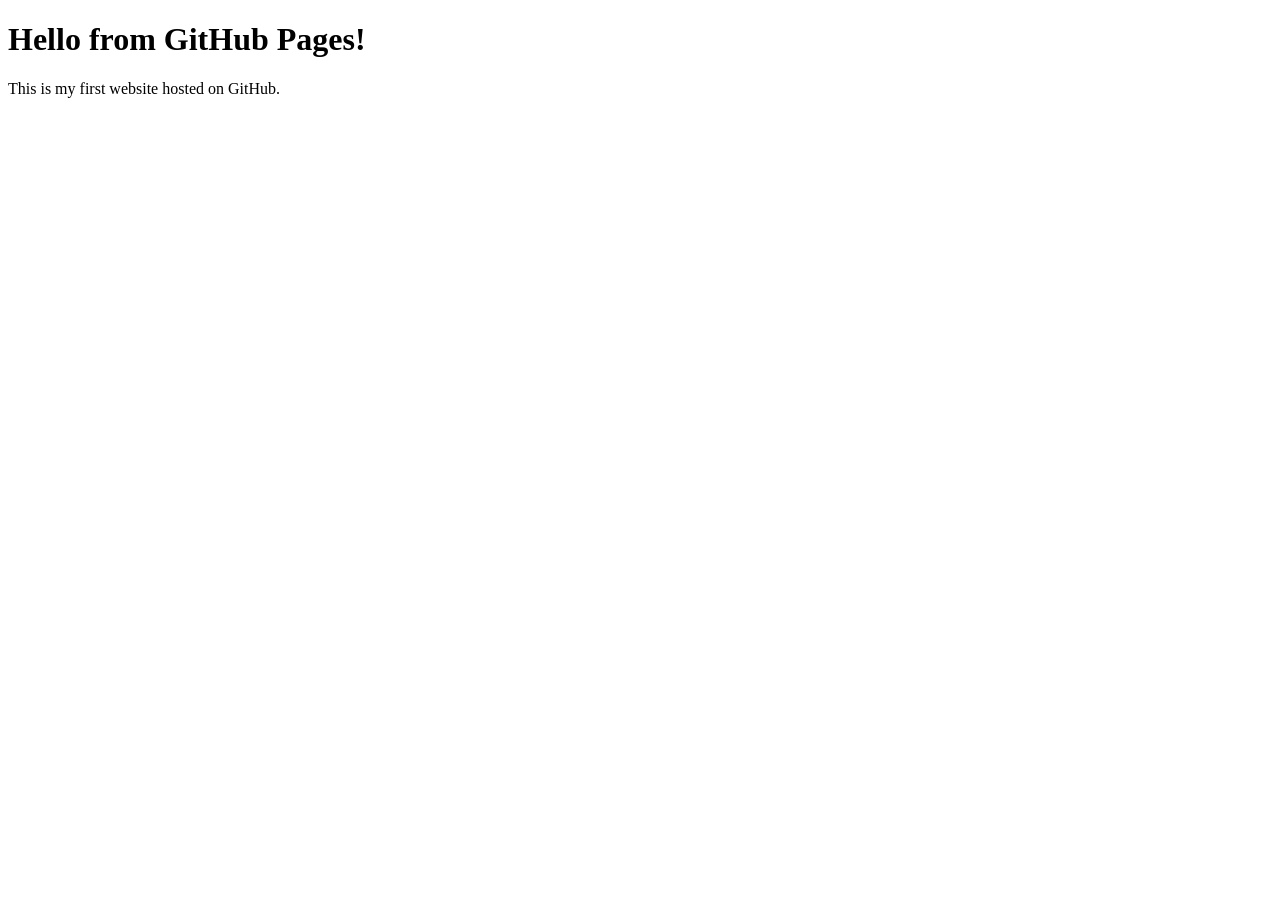
==== index.html @ 159b633b "Create initial index.html for GitHub Pages" ====
<!DOCTYPE html>
<html>
<head>
    <meta charset="UTF-8">
    <title>My First GitHub Page</title>
</head>
<body>
    <h1>Hello from GitHub Pages!</h1>
    <p>This is my first website hosted on GitHub.</p>
</body>
</html>
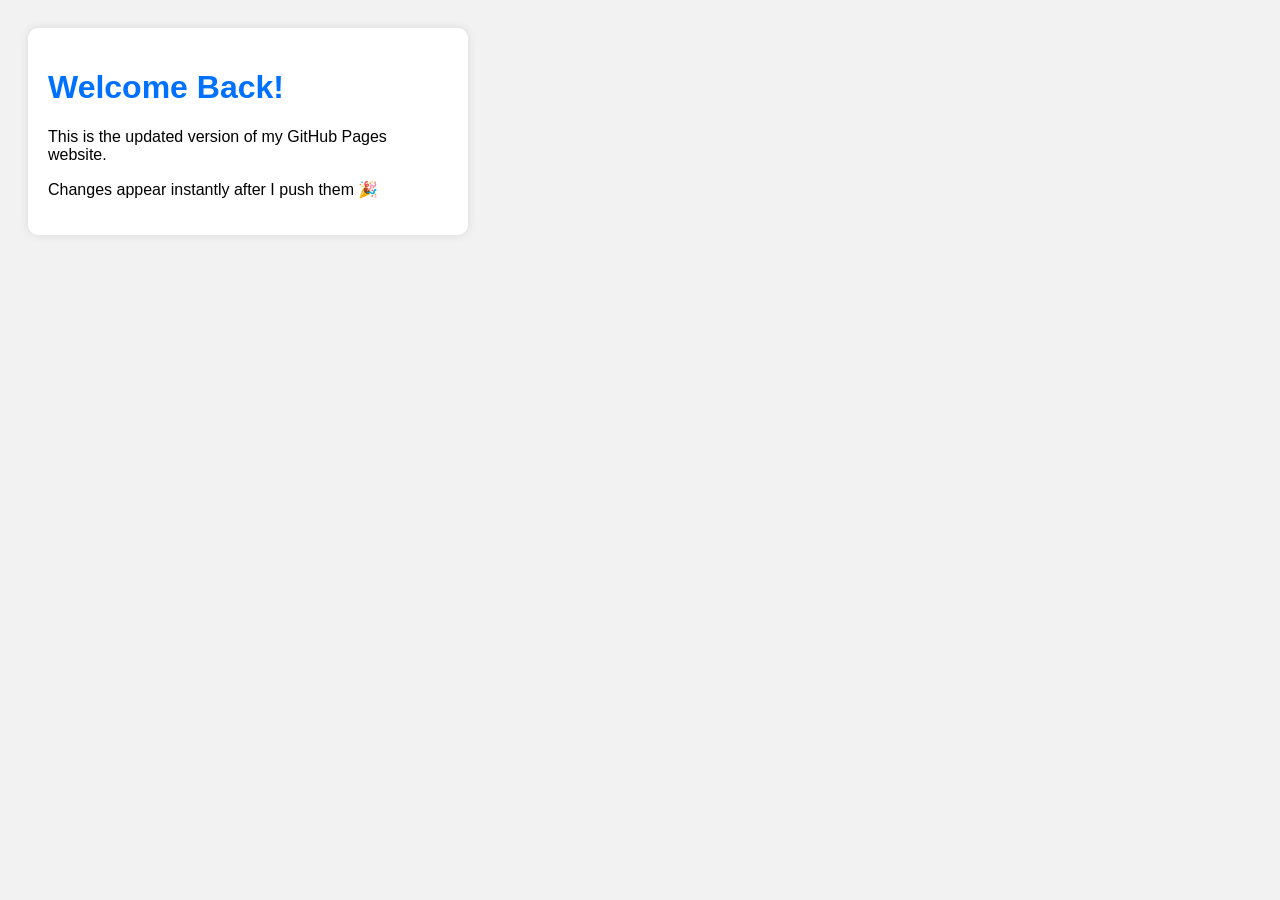
==== commit b8187375: "Update title and improve styling in index.html Updated the title and added styling to enhance the la" ====
--- a/index.html
+++ b/index.html
@@ -2,10 +2,30 @@
 <html>
 <head>
     <meta charset="UTF-8">
-    <title>My First GitHub Page</title>
+    <title>My Updated GitHub Website</title>
+    <style>
+        body {
+            font-family: Arial, sans-serif;
+            background: #f2f2f2;
+            padding: 20px;
+        }
+        h1 {
+            color: #0070ff;
+        }
+        .box {
+            padding: 20px;
+            background: white;
+            border-radius: 10px;
+            width: 400px;
+            box-shadow: 0px 0px 10px rgba(0,0,0,0.1);
+        }
+    </style>
 </head>
 <body>
-    <h1>Hello from GitHub Pages!</h1>
-    <p>This is my first website hosted on GitHub.</p>
+    <div class="box">
+        <h1>Welcome Back!</h1>
+        <p>This is the updated version of my GitHub Pages website.</p>
+        <p>Changes appear instantly after I push them 🎉</p>
+    </div>
 </body>
 </html>
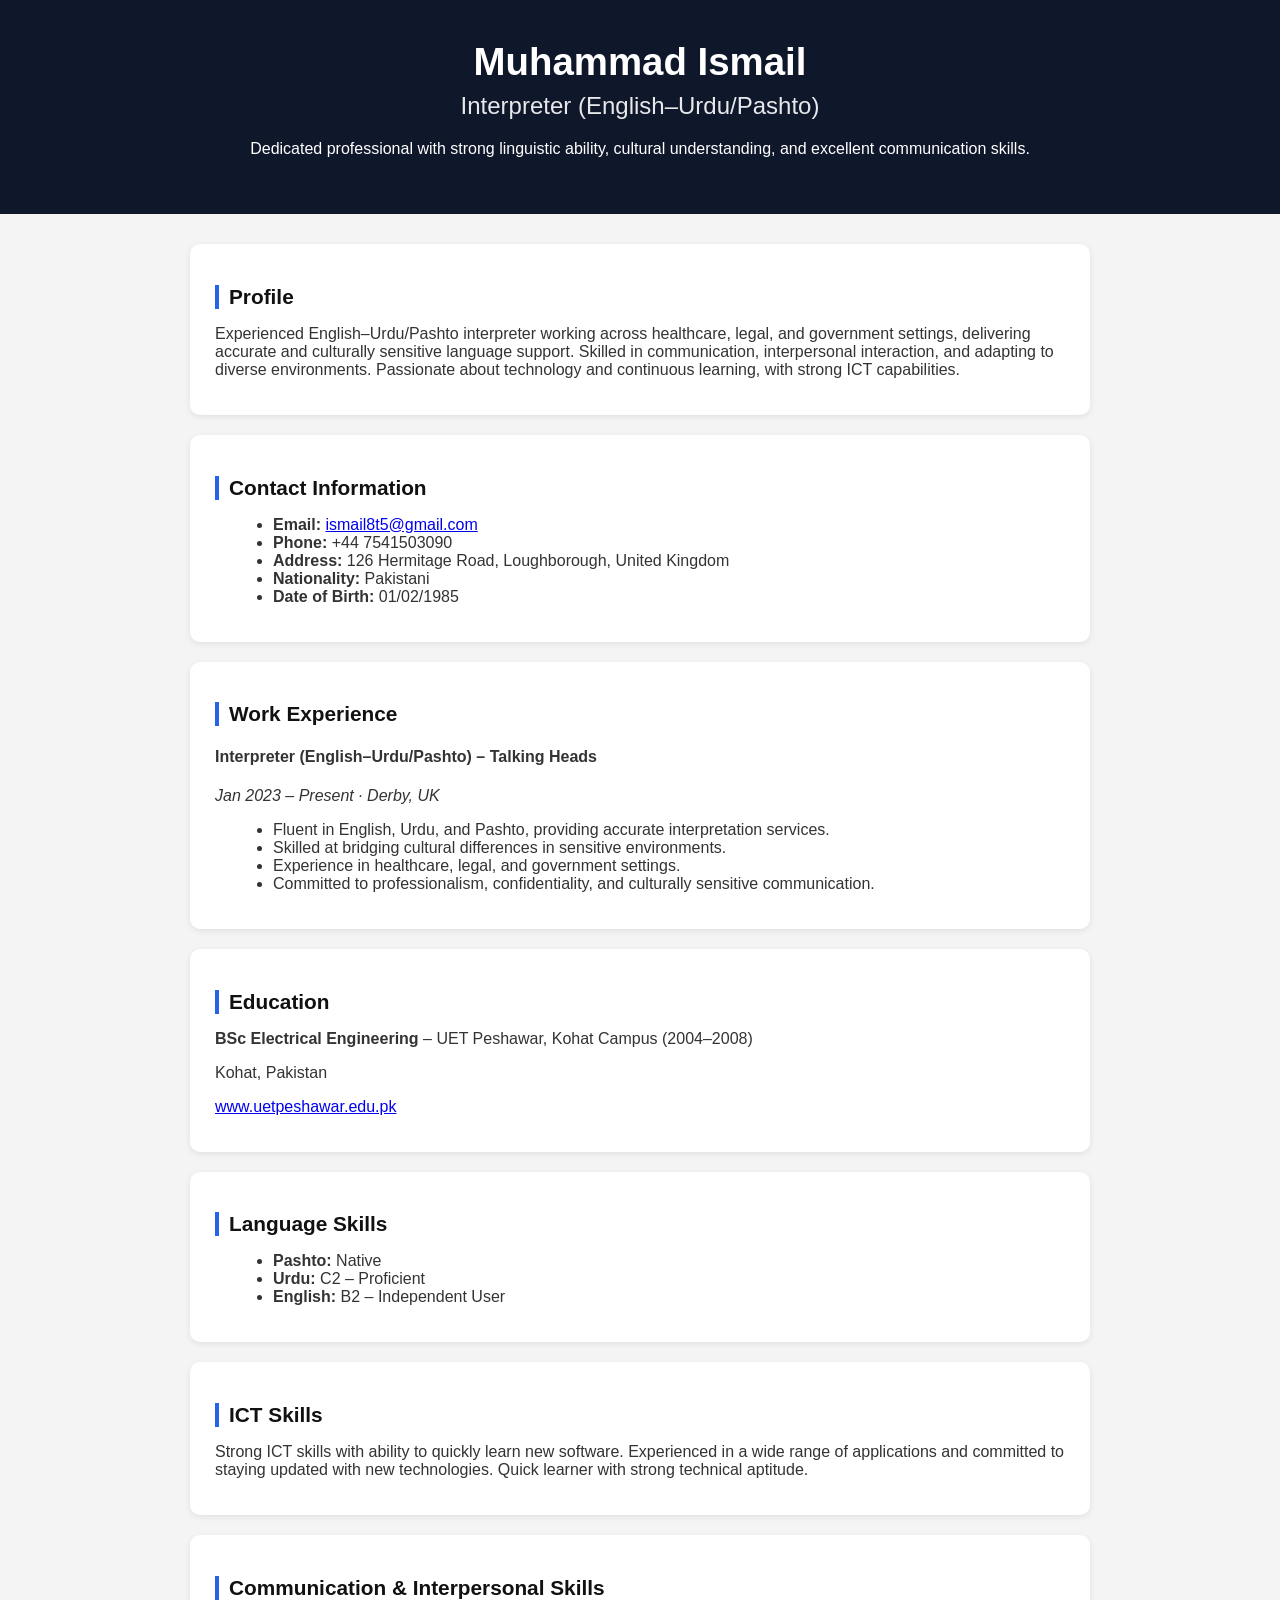
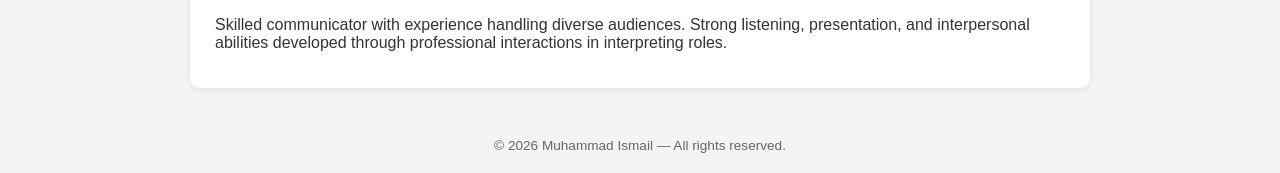
==== commit dbfab5b9: "Revamp portfolio page layout and content Updated the HTML structure and styling for the portfolio pa" ====
--- a/index.html
+++ b/index.html
@@ -1,31 +1,164 @@
 <!DOCTYPE html>
-<html>
+<html lang="en">
 <head>
     <meta charset="UTF-8">
-    <title>My Updated GitHub Website</title>
+    <title>Muhammad Ismail – Portfolio</title>
+    <meta name="viewport" content="width=device-width, initial-scale=1">
     <style>
         body {
             font-family: Arial, sans-serif;
-            background: #f2f2f2;
+            margin: 0;
+            background: #f4f4f4;
+            color: #333;
+        }
+        header {
+            background: #0f172a;
+            color: white;
+            padding: 40px 20px;
+            text-align: center;
+        }
+        header h1 {
+            margin: 0;
+            font-size: 2.4rem;
+        }
+        header h2 {
+            font-weight: normal;
+            margin-top: 8px;
+            opacity: 0.9;
+        }
+        main {
+            max-width: 900px;
+            margin: 30px auto;
+            padding: 0 20px;
+        }
+        section {
+            background: white;
+            padding: 20px 25px;
+            margin-bottom: 20px;
+            border-radius: 10px;
+            box-shadow: 0 2px 6px rgba(0,0,0,0.08);
+        }
+        h3 {
+            border-left: 4px solid #2563eb;
+            padding-left: 10px;
+            margin-bottom: 12px;
+            font-size: 1.3rem;
+            color: #111;
+        }
+        ul { margin-left: 18px; }
+        .chip-list {
+            display: flex;
+            flex-wrap: wrap;
+            gap: 8px;
+        }
+        .chip {
+            padding: 6px 12px;
+            background: #e5e7eb;
+            border-radius: 20px;
+            font-size: 0.9rem;
+        }
+        .contact a {
+            color: #2563eb;
+            text-decoration: none;
+        }
+        footer {
+            text-align: center;
             padding: 20px;
-        }
-        h1 {
-            color: #0070ff;
-        }
-        .box {
-            padding: 20px;
-            background: white;
-            border-radius: 10px;
-            width: 400px;
-            box-shadow: 0px 0px 10px rgba(0,0,0,0.1);
+            font-size: 0.85rem;
+            color: #666;
         }
     </style>
 </head>
 <body>
-    <div class="box">
-        <h1>Welcome Back!</h1>
-        <p>This is the updated version of my GitHub Pages website.</p>
-        <p>Changes appear instantly after I push them 🎉</p>
-    </div>
+
+<header>
+    <h1>Muhammad Ismail</h1>
+    <h2>Interpreter (English–Urdu/Pashto)</h2>
+    <p>Dedicated professional with strong linguistic ability, cultural understanding, and excellent communication skills.</p>
+</header>
+
+<main>
+
+    <section>
+        <h3>Profile</h3>
+        <p>
+            Experienced English–Urdu/Pashto interpreter working across healthcare, legal, and government settings, 
+            delivering accurate and culturally sensitive language support. Skilled in communication, 
+            interpersonal interaction, and adapting to diverse environments. Passionate about technology 
+            and continuous learning, with strong ICT capabilities. 
+        </p>
+    </section>
+
+    <section>
+        <h3>Contact Information</h3>
+        <ul>
+            <li><strong>Email:</strong> <a href="mailto:ismail8t5@gmail.com">ismail8t5@gmail.com</a></li>
+            <li><strong>Phone:</strong> +44 7541503090</li>
+            <li><strong>Address:</strong> 126 Hermitage Road, Loughborough, United Kingdom</li>
+            <li><strong>Nationality:</strong> Pakistani</li>
+            <li><strong>Date of Birth:</strong> 01/02/1985</li>
+        </ul>
+    </section>
+
+    <section>
+        <h3>Work Experience</h3>
+
+        <div>
+            <h4>Interpreter (English–Urdu/Pashto) – Talking Heads</h4>
+            <p><em>Jan 2023 – Present · Derby, UK</em></p>
+            <ul>
+                <li>Fluent in English, Urdu, and Pashto, providing accurate interpretation services.</li>
+                <li>Skilled at bridging cultural differences in sensitive environments.</li>
+                <li>Experience in healthcare, legal, and government settings.</li>
+                <li>Committed to professionalism, confidentiality, and culturally sensitive communication.</li>
+            </ul>
+        </div>
+
+    </section>
+
+    <section>
+        <h3>Education</h3>
+        <p><strong>BSc Electrical Engineering</strong> – UET Peshawar, Kohat Campus (2004–2008)</p>
+        <p>Kohat, Pakistan</p>
+        <p><a href="http://www.uetpeshawar.edu.pk" target="_blank">www.uetpeshawar.edu.pk</a></p>
+    </section>
+
+    <section>
+        <h3>Language Skills</h3>
+        <ul>
+            <li><strong>Pashto:</strong> Native</li>
+            <li><strong>Urdu:</strong> C2 – Proficient</li>
+            <li><strong>English:</strong> B2 – Independent User</li>
+        </ul>
+    </section>
+
+    <section>
+        <h3>ICT Skills</h3>
+        <p>
+            Strong ICT skills with ability to quickly learn new software. Experienced in a wide range 
+            of applications and committed to staying updated with new technologies. Quick learner with 
+            strong technical aptitude.
+        </p>
+    </section>
+
+    <section>
+        <h3>Communication & Interpersonal Skills</h3>
+        <p>
+            Skilled communicator with experience handling diverse audiences. Strong listening, 
+            presentation, and interpersonal abilities developed through professional interactions 
+            in interpreting roles.
+        </p>
+    </section>
+
+</main>
+
+<footer>
+    © <span id="year"></span> Muhammad Ismail — All rights reserved.
+</footer>
+
+<script>
+    document.getElementById("year").textContent = new Date().getFullYear();
+</script>
+
 </body>
 </html>
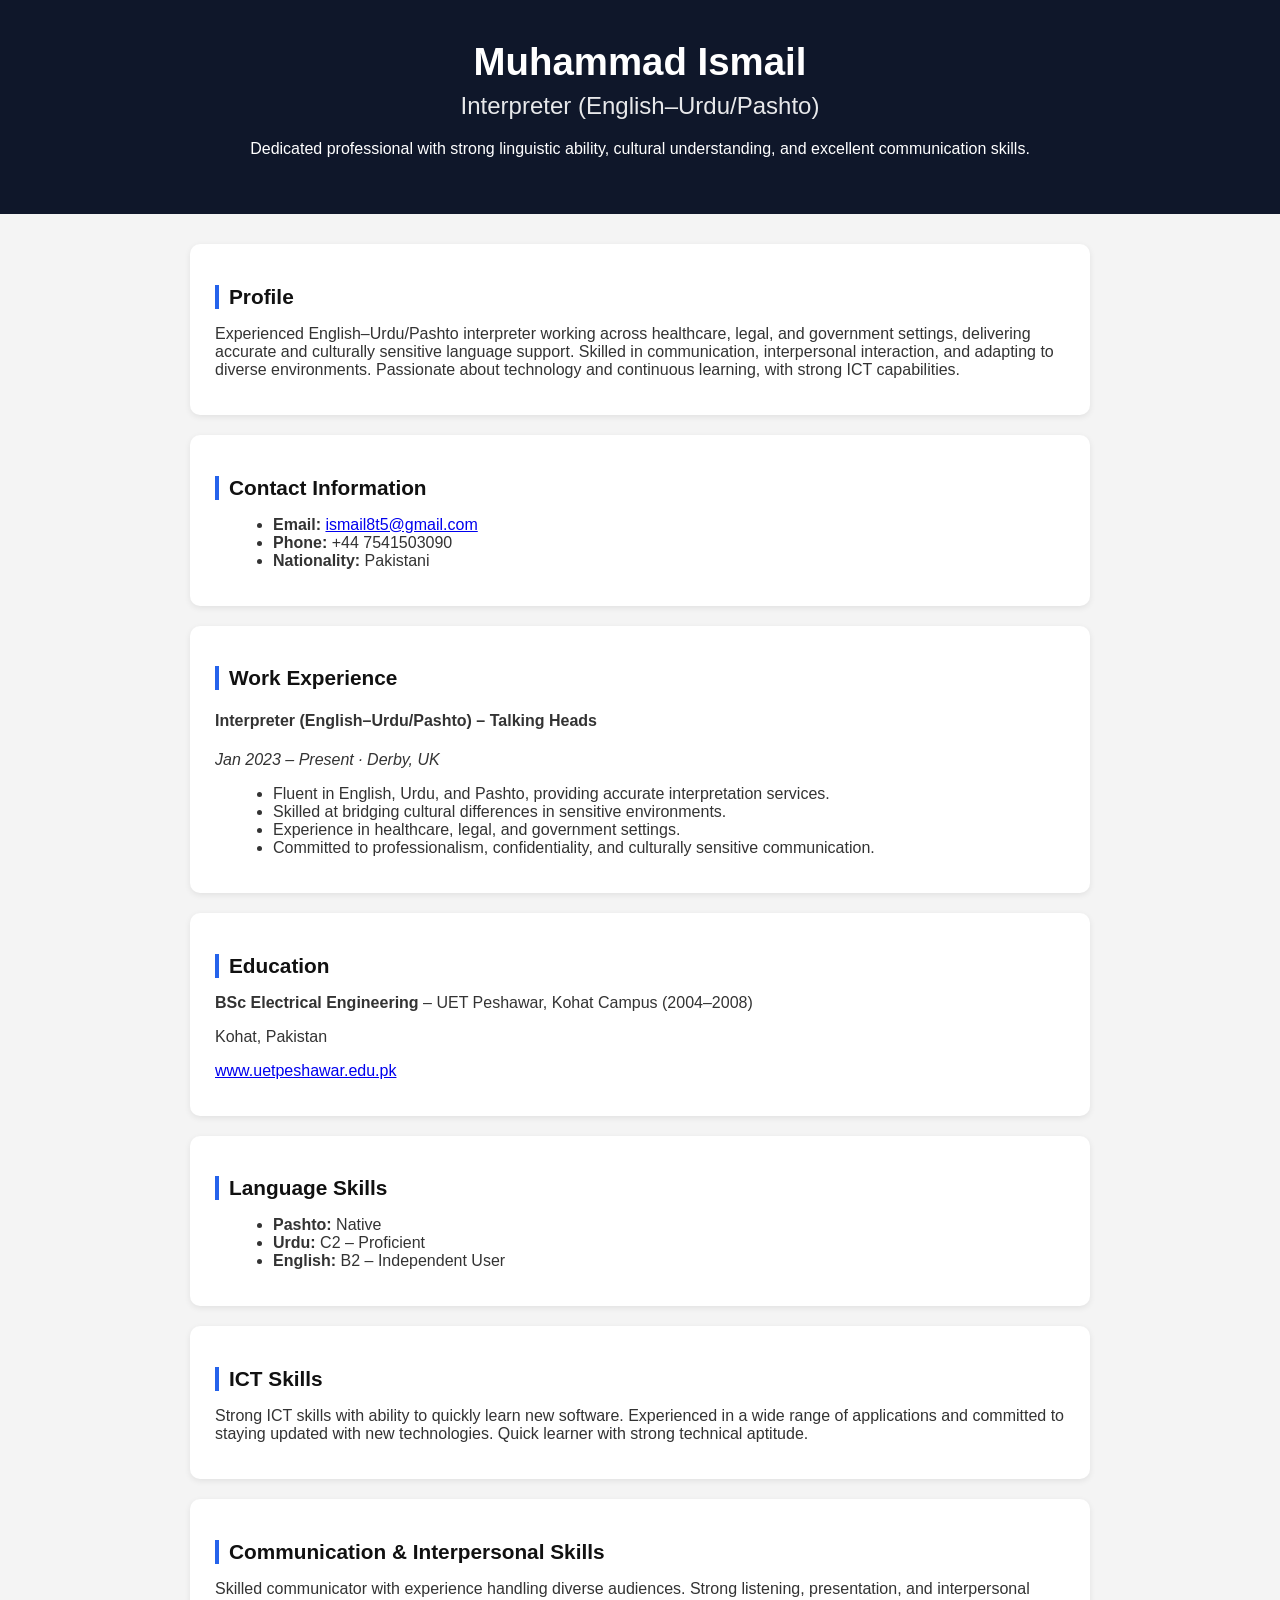
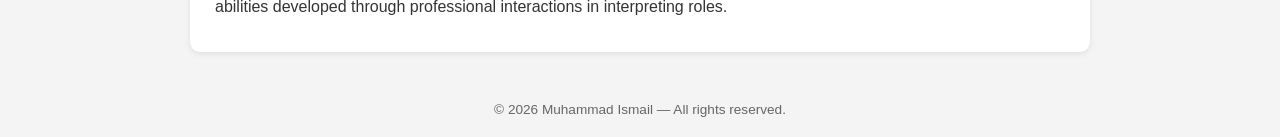
==== commit 0634b6db: "Remove address and date of birth from contact section Removed address and date of birth from contact" ====
--- a/index.html
+++ b/index.html
@@ -94,9 +94,9 @@
         <ul>
             <li><strong>Email:</strong> <a href="mailto:ismail8t5@gmail.com">ismail8t5@gmail.com</a></li>
             <li><strong>Phone:</strong> +44 7541503090</li>
-            <li><strong>Address:</strong> 126 Hermitage Road, Loughborough, United Kingdom</li>
+         
             <li><strong>Nationality:</strong> Pakistani</li>
-            <li><strong>Date of Birth:</strong> 01/02/1985</li>
+      
         </ul>
     </section>
 
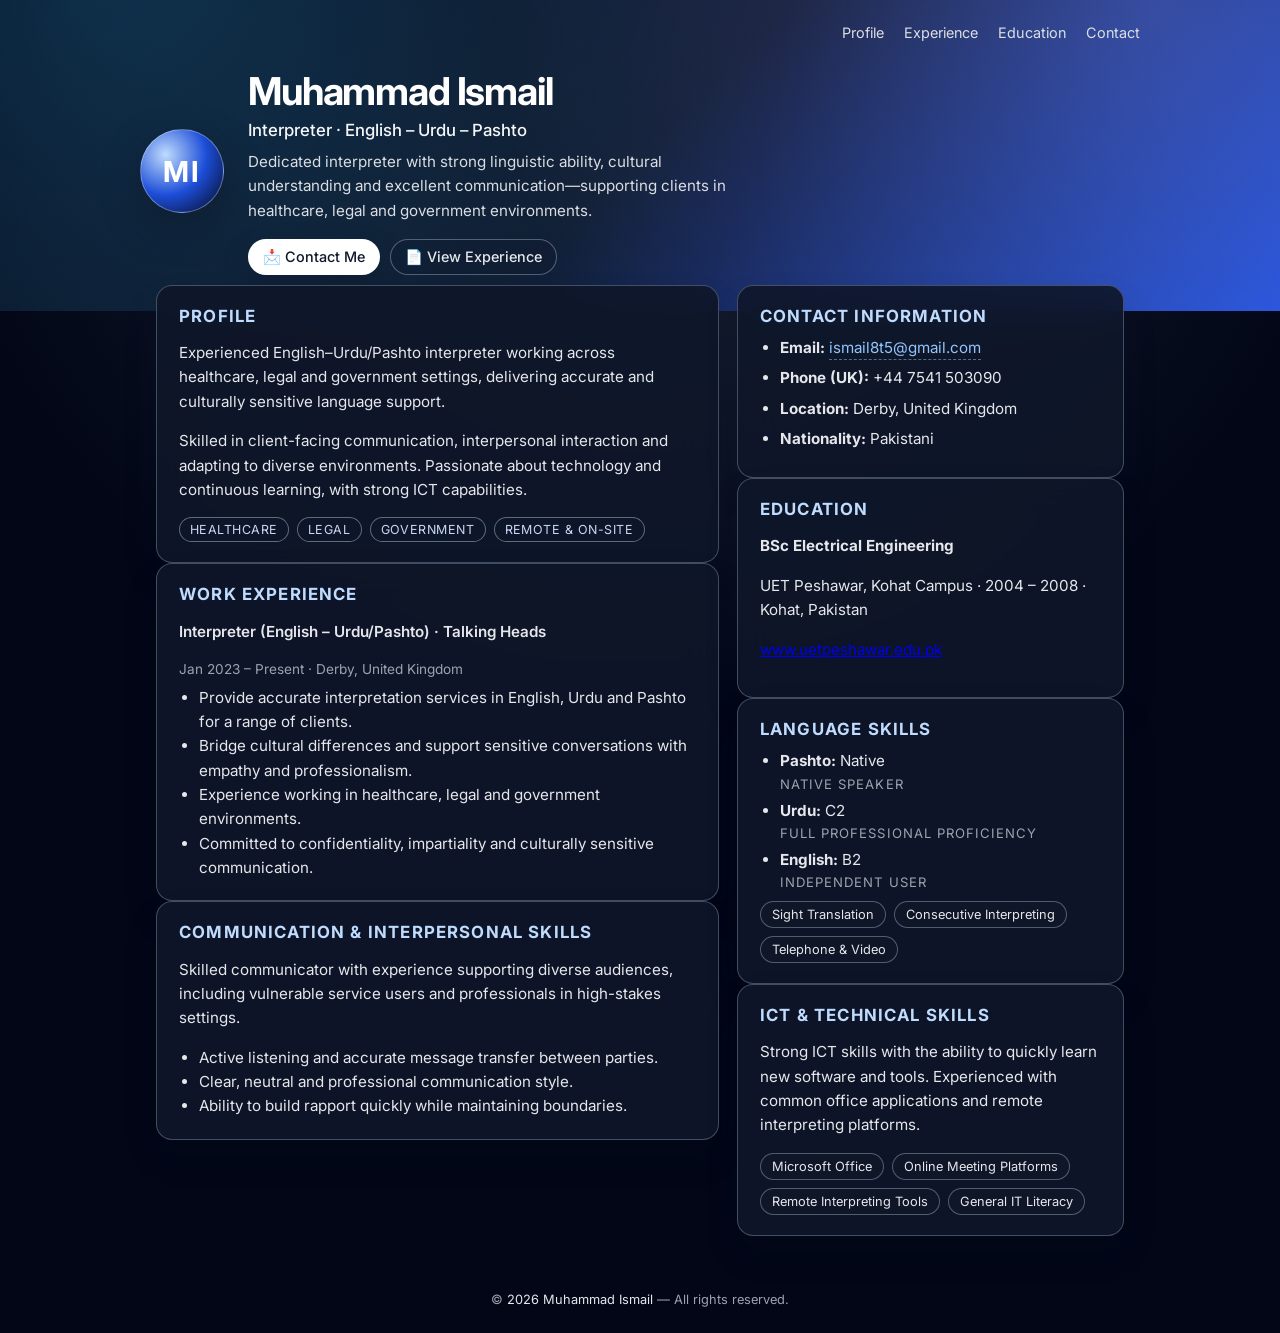
==== commit f4990a07: "Revamp portfolio layout and styles Updated the portfolio layout and styling, improved typography, an" ====
--- a/index.html
+++ b/index.html
@@ -4,161 +4,526 @@
     <meta charset="UTF-8">
     <title>Muhammad Ismail – Portfolio</title>
     <meta name="viewport" content="width=device-width, initial-scale=1">
+
+    <!-- Google Font -->
+    <link rel="preconnect" href="https://fonts.googleapis.com">
+    <link rel="preconnect" href="https://fonts.gstatic.com" crossorigin>
+    <link href="https://fonts.googleapis.com/css2?family=Inter:wght@300;400;500;600;700&display=swap" rel="stylesheet">
+
     <style>
+        :root {
+            --bg: #0b1220;
+            --bg-soft: #020617;
+            --accent: #2563eb;
+            --accent-soft: rgba(37, 99, 235, 0.12);
+            --text-main: #0f172a;
+            --text-muted: #6b7280;
+            --card-bg: #ffffff;
+            --border-subtle: #e5e7eb;
+            --radius-lg: 16px;
+            --shadow-soft: 0 18px 35px rgba(15, 23, 42, 0.12);
+        }
+
+        * {
+            box-sizing: border-box;
+        }
+
+        html {
+            scroll-behavior: smooth;
+        }
+
         body {
-            font-family: Arial, sans-serif;
             margin: 0;
-            background: #f4f4f4;
-            color: #333;
-        }
+            font-family: "Inter", system-ui, -apple-system, BlinkMacSystemFont, "Segoe UI", sans-serif;
+            background: radial-gradient(circle at top, #1e293b 0, #020617 50%, #020617 100%);
+            color: var(--text-main);
+        }
+
+        /* ===== Layout ===== */
+
+        .page {
+            min-height: 100vh;
+            display: flex;
+            flex-direction: column;
+        }
+
         header {
-            background: #0f172a;
+            background: linear-gradient(135deg, #020617 0%, #0f172a 50%, #1d4ed8 100%);
             color: white;
-            padding: 40px 20px;
-            text-align: center;
-        }
-        header h1 {
+            padding: 24px 16px 36px;
+            position: relative;
+            overflow: hidden;
+        }
+
+        header::before {
+            content: "";
+            position: absolute;
+            inset: 0;
+            background:
+                radial-gradient(circle at 10% -10%, rgba(56,189,248,0.25), transparent 55%),
+                radial-gradient(circle at 90% 0%, rgba(129,140,248,0.35), transparent 55%);
+            opacity: 0.9;
+            pointer-events: none;
+        }
+
+        .header-inner {
+            position: relative;
+            max-width: 1000px;
+            margin: 0 auto;
+            display: flex;
+            flex-direction: column;
+            gap: 24px;
+        }
+
+        /* ===== Top Nav ===== */
+
+        .top-nav {
+            display: flex;
+            justify-content: flex-end;
+            gap: 20px;
+            font-size: 0.9rem;
+            opacity: 0.95;
+        }
+
+        .top-nav a {
+            color: #e5e7eb;
+            text-decoration: none;
+            padding-bottom: 2px;
+            border-bottom: 1px solid transparent;
+            transition: border-color 0.2s, color 0.2s, opacity 0.2s;
+        }
+
+        .top-nav a:hover {
+            color: #ffffff;
+            border-color: rgba(248, 250, 252, 0.7);
+            opacity: 1;
+        }
+
+        /* ===== Hero ===== */
+
+        .hero {
+            display: flex;
+            align-items: center;
+            gap: 24px;
+            flex-wrap: wrap;
+        }
+
+        .avatar {
+            width: 84px;
+            height: 84px;
+            border-radius: 999px;
+            background: radial-gradient(circle at 30% 30%, #bfdbfe 0, #1d4ed8 50%, #020617 100%);
+            display: flex;
+            align-items: center;
+            justify-content: center;
+            font-size: 1.8rem;
+            font-weight: 700;
+            letter-spacing: 0.06em;
+            box-shadow: 0 15px 35px rgba(15, 23, 42, 0.55);
+            border: 1px solid rgba(248, 250, 252, 0.35);
+        }
+
+        .hero-text {
+            flex: 1;
+            min-width: 230px;
+        }
+
+        .hero-title {
             margin: 0;
-            font-size: 2.4rem;
-        }
-        header h2 {
-            font-weight: normal;
-            margin-top: 8px;
-            opacity: 0.9;
-        }
+            font-size: clamp(2rem, 3vw, 2.4rem);
+            letter-spacing: -0.03em;
+        }
+
+        .hero-subtitle {
+            margin: 6px 0 10px;
+            font-weight: 500;
+            font-size: 1.05rem;
+            opacity: 0.96;
+        }
+
+        .hero-tagline {
+            margin: 0;
+            max-width: 520px;
+            font-size: 0.95rem;
+            line-height: 1.6;
+            color: #e5e7eb;
+            opacity: 0.95;
+        }
+
+        .hero-actions {
+            margin-top: 16px;
+            display: flex;
+            flex-wrap: wrap;
+            gap: 10px;
+        }
+
+        .btn {
+            display: inline-flex;
+            align-items: center;
+            gap: 6px;
+            padding: 8px 14px;
+            border-radius: 999px;
+            font-size: 0.9rem;
+            font-weight: 500;
+            border: 1px solid transparent;
+            cursor: pointer;
+            text-decoration: none;
+            transition: transform 0.12s ease-out, box-shadow 0.12s ease-out, background 0.15s, border-color 0.15s;
+        }
+
+        .btn-primary {
+            background: white;
+            color: #0f172a;
+            box-shadow: 0 10px 25px rgba(15, 23, 42, 0.35);
+        }
+
+        .btn-primary:hover {
+            transform: translateY(-1px);
+            box-shadow: 0 16px 28px rgba(15, 23, 42, 0.5);
+        }
+
+        .btn-ghost {
+            background: rgba(15, 23, 42, 0.2);
+            color: #e5e7eb;
+            border-color: rgba(148, 163, 184, 0.5);
+        }
+
+        .btn-ghost:hover {
+            background: rgba(15, 23, 42, 0.5);
+            transform: translateY(-1px);
+        }
+
+        /* ===== Main content ===== */
+
         main {
-            max-width: 900px;
-            margin: 30px auto;
-            padding: 0 20px;
-        }
+            flex: 1;
+            max-width: 1000px;
+            margin: -26px auto 40px;
+            padding: 0 16px 0;
+            position: relative;
+            z-index: 1;
+        }
+
+        .grid {
+            display: grid;
+            gap: 18px;
+        }
+
+        @media (min-width: 880px) {
+            .grid {
+                grid-template-columns: 1.6fr 1.1fr;
+                align-items: flex-start;
+            }
+        }
+
         section {
-            background: white;
-            padding: 20px 25px;
-            margin-bottom: 20px;
-            border-radius: 10px;
-            box-shadow: 0 2px 6px rgba(0,0,0,0.08);
-        }
-        h3 {
-            border-left: 4px solid #2563eb;
-            padding-left: 10px;
-            margin-bottom: 12px;
-            font-size: 1.3rem;
-            color: #111;
-        }
-        ul { margin-left: 18px; }
-        .chip-list {
+            background: rgba(15, 23, 42, 0.9);
+            backdrop-filter: blur(20px);
+            -webkit-backdrop-filter: blur(20px);
+            border-radius: var(--radius-lg);
+            padding: 20px 22px;
+            box-shadow: var(--shadow-soft);
+            border: 1px solid rgba(148, 163, 184, 0.4);
+            color: #e5e7eb;
+        }
+
+        section h3 {
+            margin-top: 0;
+            margin-bottom: 10px;
+            font-size: 1.05rem;
+            letter-spacing: 0.07em;
+            text-transform: uppercase;
+            color: #bfdbfe;
+        }
+
+        section p,
+        section li {
+            font-size: 0.95rem;
+            line-height: 1.6;
+            color: #e5e7eb;
+        }
+
+        section p + p {
+            margin-top: 6px;
+        }
+
+        ul {
+            margin: 0;
+            padding-left: 20px;
+        }
+
+        /* ===== Extra styling for specific blocks ===== */
+
+        .badge-row {
             display: flex;
             flex-wrap: wrap;
             gap: 8px;
-        }
-        .chip {
-            padding: 6px 12px;
-            background: #e5e7eb;
-            border-radius: 20px;
-            font-size: 0.9rem;
-        }
+            margin-top: 8px;
+        }
+
+        .badge {
+            padding: 4px 10px;
+            border-radius: 999px;
+            background: rgba(15,23,42,0.85);
+            border: 1px solid rgba(148, 163, 184, 0.6);
+            font-size: 0.78rem;
+            letter-spacing: 0.04em;
+            text-transform: uppercase;
+            color: #cbd5f5;
+        }
+
+        .contact-list li {
+            margin-bottom: 6px;
+        }
+
         .contact a {
-            color: #2563eb;
+            color: #93c5fd;
             text-decoration: none;
-        }
+            border-bottom: 1px dashed rgba(147, 197, 253, 0.5);
+            padding-bottom: 2px;
+            transition: color 0.15s, border-color 0.15s;
+        }
+
+        .contact a:hover {
+            color: #e5e7eb;
+            border-color: rgba(248, 250, 252, 0.8);
+        }
+
+        .job-title {
+            font-weight: 600;
+        }
+
+        .job-meta {
+            font-size: 0.85rem;
+            color: #9ca3af;
+            margin-bottom: 5px;
+        }
+
+        .lang-list li {
+            margin-bottom: 4px;
+        }
+
+        .lang-level {
+            font-size: 0.82rem;
+            text-transform: uppercase;
+            letter-spacing: 0.08em;
+            color: #9ca3af;
+        }
+
+        .pill-row {
+            display: flex;
+            flex-wrap: wrap;
+            gap: 8px;
+            margin-top: 8px;
+        }
+
+        .pill {
+            padding: 5px 11px;
+            border-radius: 999px;
+            border: 1px solid rgba(148, 163, 184, 0.5);
+            font-size: 0.8rem;
+            color: #e5e7eb;
+            background: rgba(15, 23, 42, 0.8);
+        }
+
+        /* ===== Animation ===== */
+
+        .animate-in {
+            opacity: 0;
+            transform: translateY(10px);
+            animation: fadeUp 0.6s ease-out forwards;
+        }
+
+        section:nth-of-type(1).animate-in { animation-delay: 0.05s; }
+        section:nth-of-type(2).animate-in { animation-delay: 0.12s; }
+        section:nth-of-type(3).animate-in { animation-delay: 0.18s; }
+        section:nth-of-type(4).animate-in { animation-delay: 0.24s; }
+        section:nth-of-type(5).animate-in { animation-delay: 0.30s; }
+        section:nth-of-type(6).animate-in { animation-delay: 0.36s; }
+
+        @keyframes fadeUp {
+            to {
+                opacity: 1;
+                transform: translateY(0);
+            }
+        }
+
+        /* ===== Footer ===== */
+
         footer {
             text-align: center;
-            padding: 20px;
-            font-size: 0.85rem;
-            color: #666;
+            padding: 16px 10px 26px;
+            font-size: 0.8rem;
+            color: #9ca3af;
+        }
+
+        footer span {
+            color: #e5e7eb;
         }
     </style>
 </head>
 <body>
-
-<header>
-    <h1>Muhammad Ismail</h1>
-    <h2>Interpreter (English–Urdu/Pashto)</h2>
-    <p>Dedicated professional with strong linguistic ability, cultural understanding, and excellent communication skills.</p>
-</header>
-
-<main>
-
-    <section>
-        <h3>Profile</h3>
-        <p>
-            Experienced English–Urdu/Pashto interpreter working across healthcare, legal, and government settings, 
-            delivering accurate and culturally sensitive language support. Skilled in communication, 
-            interpersonal interaction, and adapting to diverse environments. Passionate about technology 
-            and continuous learning, with strong ICT capabilities. 
-        </p>
-    </section>
-
-    <section>
-        <h3>Contact Information</h3>
-        <ul>
-            <li><strong>Email:</strong> <a href="mailto:ismail8t5@gmail.com">ismail8t5@gmail.com</a></li>
-            <li><strong>Phone:</strong> +44 7541503090</li>
-         
-            <li><strong>Nationality:</strong> Pakistani</li>
-      
-        </ul>
-    </section>
-
-    <section>
-        <h3>Work Experience</h3>
-
-        <div>
-            <h4>Interpreter (English–Urdu/Pashto) – Talking Heads</h4>
-            <p><em>Jan 2023 – Present · Derby, UK</em></p>
-            <ul>
-                <li>Fluent in English, Urdu, and Pashto, providing accurate interpretation services.</li>
-                <li>Skilled at bridging cultural differences in sensitive environments.</li>
-                <li>Experience in healthcare, legal, and government settings.</li>
-                <li>Committed to professionalism, confidentiality, and culturally sensitive communication.</li>
-            </ul>
+<div class="page">
+
+    <header id="top">
+        <div class="header-inner">
+
+            <nav class="top-nav">
+                <a href="#profile">Profile</a>
+                <a href="#experience">Experience</a>
+                <a href="#education">Education</a>
+                <a href="#contact">Contact</a>
+            </nav>
+
+            <div class="hero">
+                <div class="avatar">MI</div>
+
+                <div class="hero-text">
+                    <h1 class="hero-title">Muhammad Ismail</h1>
+                    <h2 class="hero-subtitle">Interpreter · English – Urdu – Pashto</h2>
+                    <p class="hero-tagline">
+                        Dedicated interpreter with strong linguistic ability, cultural understanding and
+                        excellent communication—supporting clients in healthcare, legal and government environments.
+                    </p>
+                    <div class="hero-actions">
+                        <a class="btn btn-primary" href="mailto:ismail8t5@gmail.com">
+                            📩 Contact Me
+                        </a>
+                        <!-- Update this link if you have a PDF CV -->
+                        <a class="btn btn-ghost" href="#experience">
+                            📄 View Experience
+                        </a>
+                    </div>
+                </div>
+            </div>
+
         </div>
-
-    </section>
-
-    <section>
-        <h3>Education</h3>
-        <p><strong>BSc Electrical Engineering</strong> – UET Peshawar, Kohat Campus (2004–2008)</p>
-        <p>Kohat, Pakistan</p>
-        <p><a href="http://www.uetpeshawar.edu.pk" target="_blank">www.uetpeshawar.edu.pk</a></p>
-    </section>
-
-    <section>
-        <h3>Language Skills</h3>
-        <ul>
-            <li><strong>Pashto:</strong> Native</li>
-            <li><strong>Urdu:</strong> C2 – Proficient</li>
-            <li><strong>English:</strong> B2 – Independent User</li>
-        </ul>
-    </section>
-
-    <section>
-        <h3>ICT Skills</h3>
-        <p>
-            Strong ICT skills with ability to quickly learn new software. Experienced in a wide range 
-            of applications and committed to staying updated with new technologies. Quick learner with 
-            strong technical aptitude.
-        </p>
-    </section>
-
-    <section>
-        <h3>Communication & Interpersonal Skills</h3>
-        <p>
-            Skilled communicator with experience handling diverse audiences. Strong listening, 
-            presentation, and interpersonal abilities developed through professional interactions 
-            in interpreting roles.
-        </p>
-    </section>
-
-</main>
-
-<footer>
-    © <span id="year"></span> Muhammad Ismail — All rights reserved.
-</footer>
+    </header>
+
+    <main>
+        <div class="grid">
+            <!-- Left column -->
+            <div class="left-col">
+                <section id="profile" class="animate-in">
+                    <h3>Profile</h3>
+                    <p>
+                        Experienced English–Urdu/Pashto interpreter working across healthcare, legal and government
+                        settings, delivering accurate and culturally sensitive language support.
+                    </p>
+                    <p>
+                        Skilled in client-facing communication, interpersonal interaction and adapting to diverse
+                        environments. Passionate about technology and continuous learning, with strong ICT capabilities.
+                    </p>
+
+                    <div class="badge-row">
+                        <div class="badge">Healthcare</div>
+                        <div class="badge">Legal</div>
+                        <div class="badge">Government</div>
+                        <div class="badge">Remote & On-Site</div>
+                    </div>
+                </section>
+
+                <section id="experience" class="animate-in">
+                    <h3>Work Experience</h3>
+
+                    <div>
+                        <p class="job-title">Interpreter (English – Urdu/Pashto) · Talking Heads</p>
+                        <p class="job-meta">Jan 2023 – Present · Derby, United Kingdom</p>
+                        <ul>
+                            <li>Provide accurate interpretation services in English, Urdu and Pashto for a range of clients.</li>
+                            <li>Bridge cultural differences and support sensitive conversations with empathy and professionalism.</li>
+                            <li>Experience working in healthcare, legal and government environments.</li>
+                            <li>Committed to confidentiality, impartiality and culturally sensitive communication.</li>
+                        </ul>
+                    </div>
+                </section>
+
+                <section id="skills-communication" class="animate-in">
+                    <h3>Communication & Interpersonal Skills</h3>
+                    <p>
+                        Skilled communicator with experience supporting diverse audiences, including vulnerable service users
+                        and professionals in high-stakes settings.
+                    </p>
+                    <ul>
+                        <li>Active listening and accurate message transfer between parties.</li>
+                        <li>Clear, neutral and professional communication style.</li>
+                        <li>Ability to build rapport quickly while maintaining boundaries.</li>
+                    </ul>
+                </section>
+            </div>
+
+            <!-- Right column -->
+            <div class="right-col">
+                <section id="contact" class="animate-in contact">
+                    <h3>Contact Information</h3>
+                    <ul class="contact-list">
+                        <li><strong>Email:</strong> <a href="mailto:ismail8t5@gmail.com">ismail8t5@gmail.com</a></li>
+                        <li><strong>Phone (UK):</strong> +44 7541 503090</li>
+                        <li><strong>Location:</strong> Derby, United Kingdom</li>
+                        <li><strong>Nationality:</strong> Pakistani</li>
+                    </ul>
+                </section>
+
+                <section id="education" class="animate-in">
+                    <h3>Education</h3>
+                    <p><strong>BSc Electrical Engineering</strong></p>
+                    <p>UET Peshawar, Kohat Campus · 2004 – 2008 · Kohat, Pakistan</p>
+                    <p>
+                        <a href="http://www.uetpeshawar.edu.pk" target="_blank" rel="noopener noreferrer">
+                            www.uetpeshawar.edu.pk
+                        </a>
+                    </p>
+                </section>
+
+                <section id="languages" class="animate-in">
+                    <h3>Language Skills</h3>
+                    <ul class="lang-list">
+                        <li>
+                            <strong>Pashto:</strong> Native
+                            <div class="lang-level">Native Speaker</div>
+                        </li>
+                        <li>
+                            <strong>Urdu:</strong> C2
+                            <div class="lang-level">Full Professional Proficiency</div>
+                        </li>
+                        <li>
+                            <strong>English:</strong> B2
+                            <div class="lang-level">Independent User</div>
+                        </li>
+                    </ul>
+
+                    <div class="pill-row">
+                        <div class="pill">Sight Translation</div>
+                        <div class="pill">Consecutive Interpreting</div>
+                        <div class="pill">Telephone & Video</div>
+                    </div>
+                </section>
+
+                <section id="ict" class="animate-in">
+                    <h3>ICT & Technical Skills</h3>
+                    <p>
+                        Strong ICT skills with the ability to quickly learn new software and tools. Experienced with
+                        common office applications and remote interpreting platforms.
+                    </p>
+                    <div class="pill-row">
+                        <div class="pill">Microsoft Office</div>
+                        <div class="pill">Online Meeting Platforms</div>
+                        <div class="pill">Remote Interpreting Tools</div>
+                        <div class="pill">General IT Literacy</div>
+                    </div>
+                </section>
+            </div>
+        </div>
+    </main>
+
+    <footer>
+        © <span id="year"></span> <span>Muhammad Ismail</span> — All rights reserved.
+    </footer>
+</div>
 
 <script>
+    // dynamic year
     document.getElementById("year").textContent = new Date().getFullYear();
 </script>
-
 </body>
 </html>
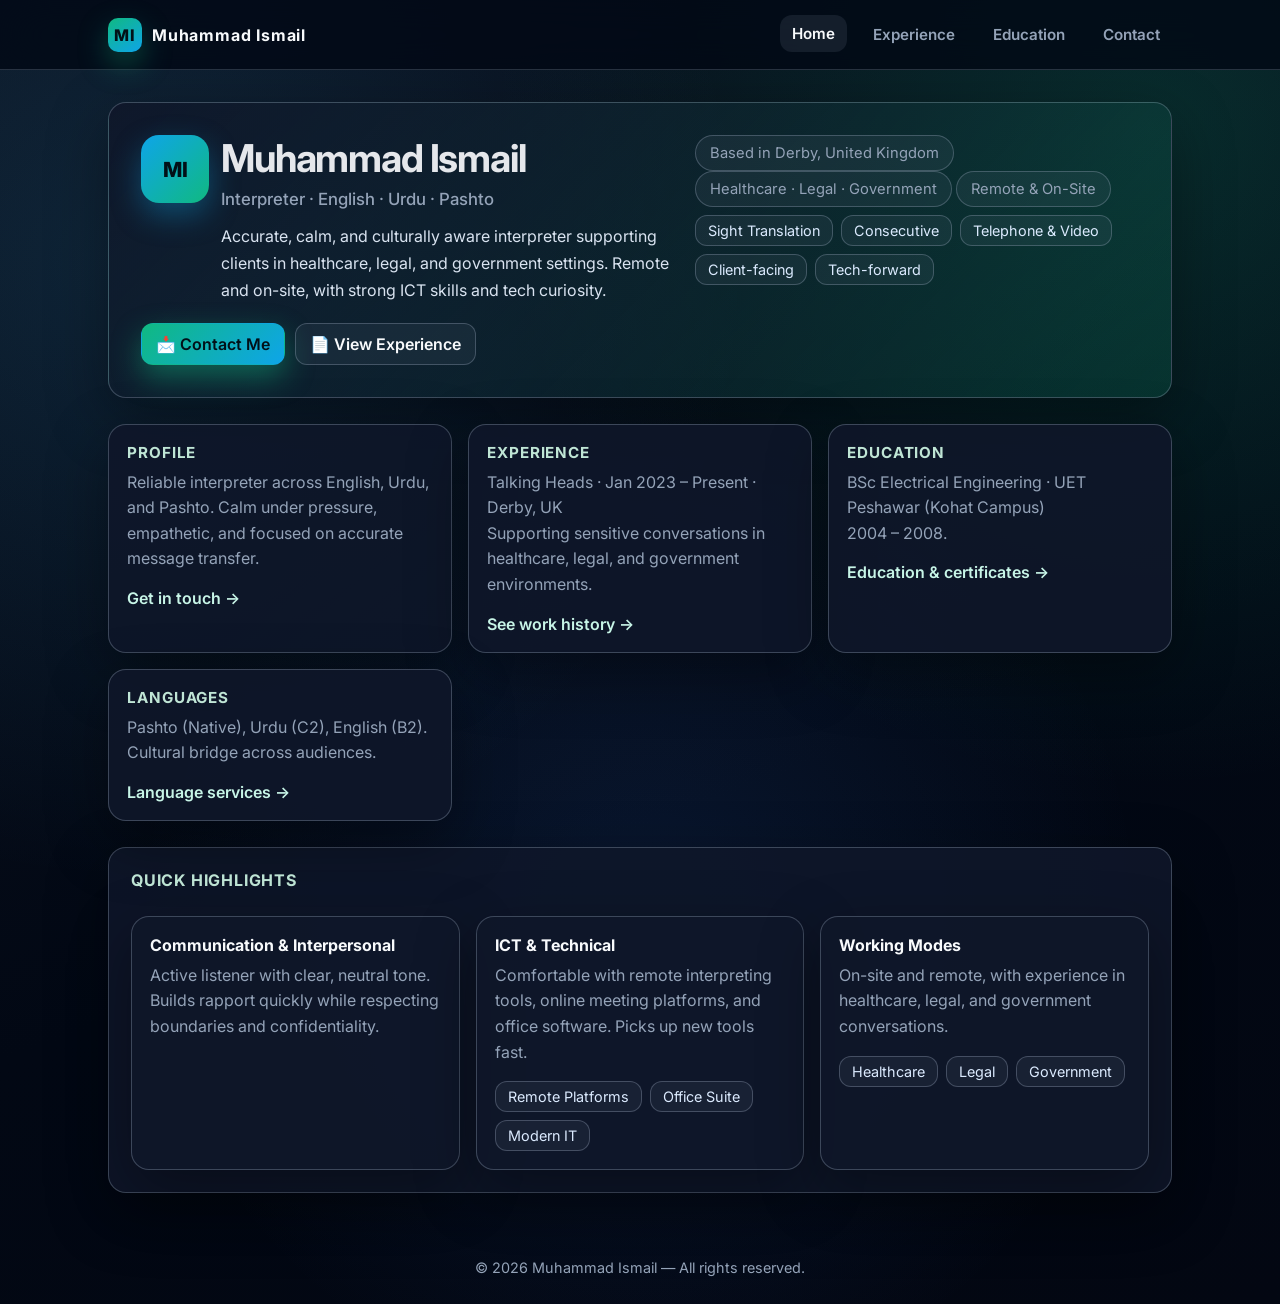
==== commit c89bdc50: "Refresh portfolio design and add multi page layout" ====
--- a/index.html
+++ b/index.html
@@ -4,525 +4,135 @@
     <meta charset="UTF-8">
     <title>Muhammad Ismail – Portfolio</title>
     <meta name="viewport" content="width=device-width, initial-scale=1">
-
-    <!-- Google Font -->
     <link rel="preconnect" href="https://fonts.googleapis.com">
     <link rel="preconnect" href="https://fonts.gstatic.com" crossorigin>
-    <link href="https://fonts.googleapis.com/css2?family=Inter:wght@300;400;500;600;700&display=swap" rel="stylesheet">
-
-    <style>
-        :root {
-            --bg: #0b1220;
-            --bg-soft: #020617;
-            --accent: #2563eb;
-            --accent-soft: rgba(37, 99, 235, 0.12);
-            --text-main: #0f172a;
-            --text-muted: #6b7280;
-            --card-bg: #ffffff;
-            --border-subtle: #e5e7eb;
-            --radius-lg: 16px;
-            --shadow-soft: 0 18px 35px rgba(15, 23, 42, 0.12);
-        }
-
-        * {
-            box-sizing: border-box;
-        }
-
-        html {
-            scroll-behavior: smooth;
-        }
-
-        body {
-            margin: 0;
-            font-family: "Inter", system-ui, -apple-system, BlinkMacSystemFont, "Segoe UI", sans-serif;
-            background: radial-gradient(circle at top, #1e293b 0, #020617 50%, #020617 100%);
-            color: var(--text-main);
-        }
-
-        /* ===== Layout ===== */
-
-        .page {
-            min-height: 100vh;
-            display: flex;
-            flex-direction: column;
-        }
-
-        header {
-            background: linear-gradient(135deg, #020617 0%, #0f172a 50%, #1d4ed8 100%);
-            color: white;
-            padding: 24px 16px 36px;
-            position: relative;
-            overflow: hidden;
-        }
-
-        header::before {
-            content: "";
-            position: absolute;
-            inset: 0;
-            background:
-                radial-gradient(circle at 10% -10%, rgba(56,189,248,0.25), transparent 55%),
-                radial-gradient(circle at 90% 0%, rgba(129,140,248,0.35), transparent 55%);
-            opacity: 0.9;
-            pointer-events: none;
-        }
-
-        .header-inner {
-            position: relative;
-            max-width: 1000px;
-            margin: 0 auto;
-            display: flex;
-            flex-direction: column;
-            gap: 24px;
-        }
-
-        /* ===== Top Nav ===== */
-
-        .top-nav {
-            display: flex;
-            justify-content: flex-end;
-            gap: 20px;
-            font-size: 0.9rem;
-            opacity: 0.95;
-        }
-
-        .top-nav a {
-            color: #e5e7eb;
-            text-decoration: none;
-            padding-bottom: 2px;
-            border-bottom: 1px solid transparent;
-            transition: border-color 0.2s, color 0.2s, opacity 0.2s;
-        }
-
-        .top-nav a:hover {
-            color: #ffffff;
-            border-color: rgba(248, 250, 252, 0.7);
-            opacity: 1;
-        }
-
-        /* ===== Hero ===== */
-
-        .hero {
-            display: flex;
-            align-items: center;
-            gap: 24px;
-            flex-wrap: wrap;
-        }
-
-        .avatar {
-            width: 84px;
-            height: 84px;
-            border-radius: 999px;
-            background: radial-gradient(circle at 30% 30%, #bfdbfe 0, #1d4ed8 50%, #020617 100%);
-            display: flex;
-            align-items: center;
-            justify-content: center;
-            font-size: 1.8rem;
-            font-weight: 700;
-            letter-spacing: 0.06em;
-            box-shadow: 0 15px 35px rgba(15, 23, 42, 0.55);
-            border: 1px solid rgba(248, 250, 252, 0.35);
-        }
-
-        .hero-text {
-            flex: 1;
-            min-width: 230px;
-        }
-
-        .hero-title {
-            margin: 0;
-            font-size: clamp(2rem, 3vw, 2.4rem);
-            letter-spacing: -0.03em;
-        }
-
-        .hero-subtitle {
-            margin: 6px 0 10px;
-            font-weight: 500;
-            font-size: 1.05rem;
-            opacity: 0.96;
-        }
-
-        .hero-tagline {
-            margin: 0;
-            max-width: 520px;
-            font-size: 0.95rem;
-            line-height: 1.6;
-            color: #e5e7eb;
-            opacity: 0.95;
-        }
-
-        .hero-actions {
-            margin-top: 16px;
-            display: flex;
-            flex-wrap: wrap;
-            gap: 10px;
-        }
-
-        .btn {
-            display: inline-flex;
-            align-items: center;
-            gap: 6px;
-            padding: 8px 14px;
-            border-radius: 999px;
-            font-size: 0.9rem;
-            font-weight: 500;
-            border: 1px solid transparent;
-            cursor: pointer;
-            text-decoration: none;
-            transition: transform 0.12s ease-out, box-shadow 0.12s ease-out, background 0.15s, border-color 0.15s;
-        }
-
-        .btn-primary {
-            background: white;
-            color: #0f172a;
-            box-shadow: 0 10px 25px rgba(15, 23, 42, 0.35);
-        }
-
-        .btn-primary:hover {
-            transform: translateY(-1px);
-            box-shadow: 0 16px 28px rgba(15, 23, 42, 0.5);
-        }
-
-        .btn-ghost {
-            background: rgba(15, 23, 42, 0.2);
-            color: #e5e7eb;
-            border-color: rgba(148, 163, 184, 0.5);
-        }
-
-        .btn-ghost:hover {
-            background: rgba(15, 23, 42, 0.5);
-            transform: translateY(-1px);
-        }
-
-        /* ===== Main content ===== */
-
-        main {
-            flex: 1;
-            max-width: 1000px;
-            margin: -26px auto 40px;
-            padding: 0 16px 0;
-            position: relative;
-            z-index: 1;
-        }
-
-        .grid {
-            display: grid;
-            gap: 18px;
-        }
-
-        @media (min-width: 880px) {
-            .grid {
-                grid-template-columns: 1.6fr 1.1fr;
-                align-items: flex-start;
-            }
-        }
-
-        section {
-            background: rgba(15, 23, 42, 0.9);
-            backdrop-filter: blur(20px);
-            -webkit-backdrop-filter: blur(20px);
-            border-radius: var(--radius-lg);
-            padding: 20px 22px;
-            box-shadow: var(--shadow-soft);
-            border: 1px solid rgba(148, 163, 184, 0.4);
-            color: #e5e7eb;
-        }
-
-        section h3 {
-            margin-top: 0;
-            margin-bottom: 10px;
-            font-size: 1.05rem;
-            letter-spacing: 0.07em;
-            text-transform: uppercase;
-            color: #bfdbfe;
-        }
-
-        section p,
-        section li {
-            font-size: 0.95rem;
-            line-height: 1.6;
-            color: #e5e7eb;
-        }
-
-        section p + p {
-            margin-top: 6px;
-        }
-
-        ul {
-            margin: 0;
-            padding-left: 20px;
-        }
-
-        /* ===== Extra styling for specific blocks ===== */
-
-        .badge-row {
-            display: flex;
-            flex-wrap: wrap;
-            gap: 8px;
-            margin-top: 8px;
-        }
-
-        .badge {
-            padding: 4px 10px;
-            border-radius: 999px;
-            background: rgba(15,23,42,0.85);
-            border: 1px solid rgba(148, 163, 184, 0.6);
-            font-size: 0.78rem;
-            letter-spacing: 0.04em;
-            text-transform: uppercase;
-            color: #cbd5f5;
-        }
-
-        .contact-list li {
-            margin-bottom: 6px;
-        }
-
-        .contact a {
-            color: #93c5fd;
-            text-decoration: none;
-            border-bottom: 1px dashed rgba(147, 197, 253, 0.5);
-            padding-bottom: 2px;
-            transition: color 0.15s, border-color 0.15s;
-        }
-
-        .contact a:hover {
-            color: #e5e7eb;
-            border-color: rgba(248, 250, 252, 0.8);
-        }
-
-        .job-title {
-            font-weight: 600;
-        }
-
-        .job-meta {
-            font-size: 0.85rem;
-            color: #9ca3af;
-            margin-bottom: 5px;
-        }
-
-        .lang-list li {
-            margin-bottom: 4px;
-        }
-
-        .lang-level {
-            font-size: 0.82rem;
-            text-transform: uppercase;
-            letter-spacing: 0.08em;
-            color: #9ca3af;
-        }
-
-        .pill-row {
-            display: flex;
-            flex-wrap: wrap;
-            gap: 8px;
-            margin-top: 8px;
-        }
-
-        .pill {
-            padding: 5px 11px;
-            border-radius: 999px;
-            border: 1px solid rgba(148, 163, 184, 0.5);
-            font-size: 0.8rem;
-            color: #e5e7eb;
-            background: rgba(15, 23, 42, 0.8);
-        }
-
-        /* ===== Animation ===== */
-
-        .animate-in {
-            opacity: 0;
-            transform: translateY(10px);
-            animation: fadeUp 0.6s ease-out forwards;
-        }
-
-        section:nth-of-type(1).animate-in { animation-delay: 0.05s; }
-        section:nth-of-type(2).animate-in { animation-delay: 0.12s; }
-        section:nth-of-type(3).animate-in { animation-delay: 0.18s; }
-        section:nth-of-type(4).animate-in { animation-delay: 0.24s; }
-        section:nth-of-type(5).animate-in { animation-delay: 0.30s; }
-        section:nth-of-type(6).animate-in { animation-delay: 0.36s; }
-
-        @keyframes fadeUp {
-            to {
-                opacity: 1;
-                transform: translateY(0);
-            }
-        }
-
-        /* ===== Footer ===== */
-
-        footer {
-            text-align: center;
-            padding: 16px 10px 26px;
-            font-size: 0.8rem;
-            color: #9ca3af;
-        }
-
-        footer span {
-            color: #e5e7eb;
-        }
-    </style>
+    <link href="https://fonts.googleapis.com/css2?family=Inter:wght@400;500;600;700&display=swap" rel="stylesheet">
+    <link rel="stylesheet" href="style.css">
 </head>
 <body>
 <div class="page">
+    <header>
+        <div class="bar">
+            <a href="index.html" class="brand">
+                <span class="brand-mark">MI</span>
+                <span>Muhammad Ismail</span>
+            </a>
+            <nav>
+                <a href="index.html" class="active">Home</a>
+                <a href="experience.html">Experience</a>
+                <a href="education.html">Education</a>
+                <a href="contact.html">Contact</a>
+            </nav>
+        </div>
+    </header>
 
-    <header id="top">
-        <div class="header-inner">
+    <main class="content">
+        <section class="hero">
+            <div>
+                <div class="stacked">
+                    <div class="avatar">MI</div>
+                    <div class="text">
+                        <h1>Muhammad Ismail</h1>
+                        <div class="subtitle">Interpreter · English · Urdu · Pashto</div>
+                        <p class="tagline">
+                            Accurate, calm, and culturally aware interpreter supporting clients in healthcare, legal,
+                            and government settings. Remote and on-site, with strong ICT skills and tech curiosity.
+                        </p>
+                    </div>
+                </div>
+                <div class="actions">
+                    <a class="btn btn-primary" href="mailto:ismail8t5@gmail.com">📩 Contact Me</a>
+                    <a class="btn btn-ghost" href="experience.html">📄 View Experience</a>
+                </div>
+            </div>
 
-            <nav class="top-nav">
-                <a href="#profile">Profile</a>
-                <a href="#experience">Experience</a>
-                <a href="#education">Education</a>
-                <a href="#contact">Contact</a>
-            </nav>
+            <div>
+                <div class="pill">Based in Derby, United Kingdom</div>
+                <div class="pill">Healthcare · Legal · Government</div>
+                <div class="pill">Remote & On-Site</div>
+                <div class="chips">
+                    <span class="chip">Sight Translation</span>
+                    <span class="chip">Consecutive</span>
+                    <span class="chip">Telephone & Video</span>
+                    <span class="chip">Client-facing</span>
+                    <span class="chip">Tech-forward</span>
+                </div>
+            </div>
+        </section>
 
-            <div class="hero">
-                <div class="avatar">MI</div>
+        <div class="panel-grid">
+            <div class="panel">
+                <h3>Profile</h3>
+                <p>Reliable interpreter across English, Urdu, and Pashto. Calm under pressure, empathetic, and focused on
+                    accurate message transfer.</p>
+                <a class="link" href="contact.html">Get in touch →</a>
+            </div>
+            <div class="panel">
+                <h3>Experience</h3>
+                <p>Talking Heads · Jan 2023 – Present · Derby, UK<br>Supporting sensitive conversations in healthcare, legal,
+                    and government environments.</p>
+                <a class="link" href="experience.html">See work history →</a>
+            </div>
+            <div class="panel">
+                <h3>Education</h3>
+                <p>BSc Electrical Engineering · UET Peshawar (Kohat Campus)<br>2004 – 2008.</p>
+                <a class="link" href="education.html">Education & certificates →</a>
+            </div>
+            <div class="panel">
+                <h3>Languages</h3>
+                <p>Pashto (Native), Urdu (C2), English (B2). Cultural bridge across audiences.</p>
+                <a class="link" href="contact.html">Language services →</a>
+            </div>
+        </div>
 
-                <div class="hero-text">
-                    <h1 class="hero-title">Muhammad Ismail</h1>
-                    <h2 class="hero-subtitle">Interpreter · English – Urdu – Pashto</h2>
-                    <p class="hero-tagline">
-                        Dedicated interpreter with strong linguistic ability, cultural understanding and
-                        excellent communication—supporting clients in healthcare, legal and government environments.
-                    </p>
-                    <div class="hero-actions">
-                        <a class="btn btn-primary" href="mailto:ismail8t5@gmail.com">
-                            📩 Contact Me
-                        </a>
-                        <!-- Update this link if you have a PDF CV -->
-                        <a class="btn btn-ghost" href="#experience">
-                            📄 View Experience
-                        </a>
+        <section class="section">
+            <h2>Quick Highlights</h2>
+            <div class="panel-grid">
+                <div class="panel">
+                    <div class="card">
+                        <div class="card-title">Communication & Interpersonal</div>
+                        <div class="card-desc">
+                            Active listener with clear, neutral tone. Builds rapport quickly while respecting boundaries
+                            and confidentiality.
+                        </div>
+                    </div>
+                </div>
+                <div class="panel">
+                    <div class="card">
+                        <div class="card-title">ICT & Technical</div>
+                        <div class="card-desc">
+                            Comfortable with remote interpreting tools, online meeting platforms, and office software.
+                            Picks up new tools fast.
+                        </div>
+                        <div class="chips">
+                            <span class="chip">Remote Platforms</span>
+                            <span class="chip">Office Suite</span>
+                            <span class="chip">Modern IT</span>
+                        </div>
+                    </div>
+                </div>
+                <div class="panel">
+                    <div class="card">
+                        <div class="card-title">Working Modes</div>
+                        <div class="card-desc">
+                            On-site and remote, with experience in healthcare, legal, and government conversations.
+                        </div>
+                        <div class="chips">
+                            <span class="chip">Healthcare</span>
+                            <span class="chip">Legal</span>
+                            <span class="chip">Government</span>
+                        </div>
                     </div>
                 </div>
             </div>
-
-        </div>
-    </header>
-
-    <main>
-        <div class="grid">
-            <!-- Left column -->
-            <div class="left-col">
-                <section id="profile" class="animate-in">
-                    <h3>Profile</h3>
-                    <p>
-                        Experienced English–Urdu/Pashto interpreter working across healthcare, legal and government
-                        settings, delivering accurate and culturally sensitive language support.
-                    </p>
-                    <p>
-                        Skilled in client-facing communication, interpersonal interaction and adapting to diverse
-                        environments. Passionate about technology and continuous learning, with strong ICT capabilities.
-                    </p>
-
-                    <div class="badge-row">
-                        <div class="badge">Healthcare</div>
-                        <div class="badge">Legal</div>
-                        <div class="badge">Government</div>
-                        <div class="badge">Remote & On-Site</div>
-                    </div>
-                </section>
-
-                <section id="experience" class="animate-in">
-                    <h3>Work Experience</h3>
-
-                    <div>
-                        <p class="job-title">Interpreter (English – Urdu/Pashto) · Talking Heads</p>
-                        <p class="job-meta">Jan 2023 – Present · Derby, United Kingdom</p>
-                        <ul>
-                            <li>Provide accurate interpretation services in English, Urdu and Pashto for a range of clients.</li>
-                            <li>Bridge cultural differences and support sensitive conversations with empathy and professionalism.</li>
-                            <li>Experience working in healthcare, legal and government environments.</li>
-                            <li>Committed to confidentiality, impartiality and culturally sensitive communication.</li>
-                        </ul>
-                    </div>
-                </section>
-
-                <section id="skills-communication" class="animate-in">
-                    <h3>Communication & Interpersonal Skills</h3>
-                    <p>
-                        Skilled communicator with experience supporting diverse audiences, including vulnerable service users
-                        and professionals in high-stakes settings.
-                    </p>
-                    <ul>
-                        <li>Active listening and accurate message transfer between parties.</li>
-                        <li>Clear, neutral and professional communication style.</li>
-                        <li>Ability to build rapport quickly while maintaining boundaries.</li>
-                    </ul>
-                </section>
-            </div>
-
-            <!-- Right column -->
-            <div class="right-col">
-                <section id="contact" class="animate-in contact">
-                    <h3>Contact Information</h3>
-                    <ul class="contact-list">
-                        <li><strong>Email:</strong> <a href="mailto:ismail8t5@gmail.com">ismail8t5@gmail.com</a></li>
-                        <li><strong>Phone (UK):</strong> +44 7541 503090</li>
-                        <li><strong>Location:</strong> Derby, United Kingdom</li>
-                        <li><strong>Nationality:</strong> Pakistani</li>
-                    </ul>
-                </section>
-
-                <section id="education" class="animate-in">
-                    <h3>Education</h3>
-                    <p><strong>BSc Electrical Engineering</strong></p>
-                    <p>UET Peshawar, Kohat Campus · 2004 – 2008 · Kohat, Pakistan</p>
-                    <p>
-                        <a href="http://www.uetpeshawar.edu.pk" target="_blank" rel="noopener noreferrer">
-                            www.uetpeshawar.edu.pk
-                        </a>
-                    </p>
-                </section>
-
-                <section id="languages" class="animate-in">
-                    <h3>Language Skills</h3>
-                    <ul class="lang-list">
-                        <li>
-                            <strong>Pashto:</strong> Native
-                            <div class="lang-level">Native Speaker</div>
-                        </li>
-                        <li>
-                            <strong>Urdu:</strong> C2
-                            <div class="lang-level">Full Professional Proficiency</div>
-                        </li>
-                        <li>
-                            <strong>English:</strong> B2
-                            <div class="lang-level">Independent User</div>
-                        </li>
-                    </ul>
-
-                    <div class="pill-row">
-                        <div class="pill">Sight Translation</div>
-                        <div class="pill">Consecutive Interpreting</div>
-                        <div class="pill">Telephone & Video</div>
-                    </div>
-                </section>
-
-                <section id="ict" class="animate-in">
-                    <h3>ICT & Technical Skills</h3>
-                    <p>
-                        Strong ICT skills with the ability to quickly learn new software and tools. Experienced with
-                        common office applications and remote interpreting platforms.
-                    </p>
-                    <div class="pill-row">
-                        <div class="pill">Microsoft Office</div>
-                        <div class="pill">Online Meeting Platforms</div>
-                        <div class="pill">Remote Interpreting Tools</div>
-                        <div class="pill">General IT Literacy</div>
-                    </div>
-                </section>
-            </div>
-        </div>
+        </section>
     </main>
 
     <footer>
-        © <span id="year"></span> <span>Muhammad Ismail</span> — All rights reserved.
+        © <span id="year"></span> Muhammad Ismail — All rights reserved.
     </footer>
 </div>
-
 <script>
-    // dynamic year
     document.getElementById("year").textContent = new Date().getFullYear();
 </script>
 </body>
--- a/style.css
+++ b/style.css
@@ -0,0 +1,365 @@
+:root {
+    --bg: #0b1220;
+    --bg-strong: #020814;
+    --panel: rgba(15, 23, 42, 0.9);
+    --panel-border: rgba(148, 163, 184, 0.35);
+    --text-main: #e5e7eb;
+    --text-muted: #94a3b8;
+    --accent: #10b981;
+    --accent-strong: #0ea271;
+    --accent-soft: rgba(16, 185, 129, 0.12);
+    --shadow: 0 20px 60px rgba(0, 0, 0, 0.35);
+    --radius: 18px;
+}
+
+* {
+    box-sizing: border-box;
+}
+
+html {
+    scroll-behavior: smooth;
+}
+
+body {
+    margin: 0;
+    font-family: "Inter", system-ui, -apple-system, BlinkMacSystemFont, "Segoe UI", sans-serif;
+    color: var(--text-main);
+    background:
+        radial-gradient(circle at 10% 20%, rgba(56,189,248,0.12), transparent 40%),
+        radial-gradient(circle at 90% 10%, rgba(16,185,129,0.18), transparent 40%),
+        radial-gradient(circle at 50% 70%, rgba(59,130,246,0.12), transparent 45%),
+        linear-gradient(160deg, #0b1220 0%, #020814 60%, #030712 100%);
+    min-height: 100vh;
+}
+
+.page {
+    min-height: 100vh;
+    display: flex;
+    flex-direction: column;
+}
+
+header {
+    position: sticky;
+    top: 0;
+    z-index: 10;
+    background: rgba(2, 8, 20, 0.8);
+    backdrop-filter: blur(24px);
+    -webkit-backdrop-filter: blur(24px);
+    border-bottom: 1px solid rgba(148, 163, 184, 0.25);
+}
+
+.bar {
+    max-width: 1100px;
+    margin: 0 auto;
+    padding: 16px 18px;
+    display: flex;
+    align-items: center;
+    gap: 18px;
+}
+
+.brand {
+    font-weight: 700;
+    letter-spacing: 0.05em;
+    display: inline-flex;
+    align-items: center;
+    gap: 10px;
+    text-decoration: none;
+    color: #f8fafc;
+}
+
+.brand-mark {
+    width: 34px;
+    height: 34px;
+    border-radius: 10px;
+    background: linear-gradient(145deg, #10b981, #0ea5e9);
+    display: inline-flex;
+    align-items: center;
+    justify-content: center;
+    font-weight: 800;
+    color: #021018;
+    box-shadow: 0 12px 30px rgba(16, 185, 129, 0.35);
+}
+
+nav {
+    margin-left: auto;
+    display: flex;
+    gap: 14px;
+    align-items: center;
+}
+
+nav a {
+    color: var(--text-muted);
+    text-decoration: none;
+    font-weight: 600;
+    font-size: 0.95rem;
+    padding: 9px 12px;
+    border-radius: 12px;
+    transition: color 0.15s ease, background 0.15s ease, transform 0.15s ease;
+}
+
+nav a:hover,
+nav a.active {
+    color: #f8fafc;
+    background: rgba(148, 163, 184, 0.12);
+    transform: translateY(-1px);
+}
+
+.content {
+    max-width: 1100px;
+    width: 100%;
+    margin: 32px auto 48px;
+    padding: 0 18px;
+    flex: 1;
+}
+
+.hero {
+    background: linear-gradient(135deg, rgba(15, 23, 42, 0.92), rgba(16, 185, 129, 0.14));
+    border: 1px solid var(--panel-border);
+    border-radius: var(--radius);
+    padding: 32px;
+    box-shadow: var(--shadow);
+    display: grid;
+    grid-template-columns: 1.2fr 1fr;
+    gap: 22px;
+}
+
+@media (max-width: 820px) {
+    .hero {
+        grid-template-columns: 1fr;
+    }
+}
+
+.hero h1 {
+    margin: 0;
+    font-size: clamp(2rem, 3vw, 2.6rem);
+    letter-spacing: -0.03em;
+}
+
+.hero .subtitle {
+    margin: 8px 0 14px;
+    color: var(--text-muted);
+    font-size: 1.05rem;
+    font-weight: 500;
+}
+
+.hero p {
+    margin: 0;
+    line-height: 1.7;
+    color: #d9e3f0;
+}
+
+.hero .actions {
+    margin-top: 18px;
+    display: flex;
+    gap: 10px;
+    flex-wrap: wrap;
+}
+
+.pill {
+    display: inline-flex;
+    align-items: center;
+    gap: 8px;
+    padding: 8px 14px;
+    border-radius: 999px;
+    border: 1px solid var(--panel-border);
+    background: rgba(148, 163, 184, 0.08);
+    color: var(--text-muted);
+    font-size: 0.92rem;
+}
+
+.btn {
+    display: inline-flex;
+    align-items: center;
+    gap: 8px;
+    padding: 10px 14px;
+    border-radius: 12px;
+    text-decoration: none;
+    font-weight: 600;
+    border: 1px solid transparent;
+    transition: transform 0.15s ease, box-shadow 0.15s ease, background 0.15s ease, border-color 0.15s ease;
+    cursor: pointer;
+}
+
+.btn-primary {
+    background: linear-gradient(135deg, #10b981, #0ea5e9);
+    color: #021018;
+    box-shadow: 0 12px 30px rgba(16, 185, 129, 0.45);
+}
+
+.btn-primary:hover {
+    transform: translateY(-1px);
+}
+
+.btn-ghost {
+    color: #f8fafc;
+    border-color: var(--panel-border);
+    background: rgba(148, 163, 184, 0.08);
+}
+
+.btn-ghost:hover {
+    border-color: rgba(148, 163, 184, 0.55);
+    transform: translateY(-1px);
+}
+
+.panel-grid {
+    margin-top: 26px;
+    display: grid;
+    gap: 16px;
+    grid-template-columns: repeat(auto-fit, minmax(260px, 1fr));
+}
+
+.panel {
+    background: var(--panel);
+    border: 1px solid var(--panel-border);
+    border-radius: var(--radius);
+    padding: 18px;
+    box-shadow: var(--shadow);
+}
+
+.panel h3 {
+    margin: 0 0 8px;
+    letter-spacing: 0.06em;
+    font-size: 0.95rem;
+    text-transform: uppercase;
+    color: #bfe5d5;
+}
+
+.panel p {
+    margin: 0 0 10px;
+    color: var(--text-muted);
+    line-height: 1.6;
+}
+
+.panel .link {
+    display: inline-flex;
+    align-items: center;
+    gap: 6px;
+    color: #c7f5e7;
+    text-decoration: none;
+    font-weight: 600;
+    margin-top: 6px;
+}
+
+.section {
+    margin-top: 26px;
+    background: var(--panel);
+    border: 1px solid var(--panel-border);
+    border-radius: var(--radius);
+    padding: 22px;
+    box-shadow: var(--shadow);
+}
+
+.section h2 {
+    margin: 0 0 10px;
+    letter-spacing: 0.05em;
+    text-transform: uppercase;
+    font-size: 1rem;
+    color: #bfe5d5;
+}
+
+.list {
+    list-style: none;
+    margin: 0;
+    padding: 0;
+    display: grid;
+    gap: 14px;
+}
+
+.list li {
+    border-bottom: 1px solid rgba(148, 163, 184, 0.2);
+    padding-bottom: 10px;
+}
+
+.list li:last-child {
+    border-bottom: none;
+    padding-bottom: 0;
+}
+
+.meta {
+    font-size: 0.9rem;
+    color: var(--text-muted);
+    margin-top: 4px;
+}
+
+.contact-card {
+    display: grid;
+    gap: 10px;
+    color: var(--text-muted);
+}
+
+.contact-card strong {
+    color: #f8fafc;
+}
+
+footer {
+    text-align: center;
+    padding: 18px 10px 28px;
+    color: var(--text-muted);
+    font-size: 0.9rem;
+}
+
+.chips {
+    display: flex;
+    flex-wrap: wrap;
+    gap: 8px;
+    margin-top: 8px;
+}
+
+.chip {
+    padding: 6px 12px;
+    border-radius: 12px;
+    background: rgba(148, 163, 184, 0.08);
+    border: 1px solid var(--panel-border);
+    color: #dbeafe;
+    font-size: 0.9rem;
+}
+
+.cards {
+    display: grid;
+    gap: 14px;
+}
+
+.card {
+    display: grid;
+    gap: 8px;
+}
+
+.card-title {
+    font-weight: 700;
+    color: #f8fafc;
+}
+
+.card-desc {
+    color: var(--text-muted);
+    line-height: 1.6;
+}
+
+.avatar {
+    width: 68px;
+    height: 68px;
+    border-radius: 18px;
+    background: linear-gradient(135deg, #0ea5e9, #10b981);
+    display: flex;
+    align-items: center;
+    justify-content: center;
+    font-weight: 800;
+    font-size: 1.3rem;
+    color: #021018;
+    box-shadow: 0 12px 30px rgba(14, 165, 233, 0.35);
+}
+
+.stacked {
+    display: flex;
+    gap: 12px;
+    align-items: flex-start;
+}
+
+.stacked .text {
+    flex: 1;
+}
+
+.tagline {
+    color: var(--text-muted);
+    margin: 0;
+    line-height: 1.6;
+}
